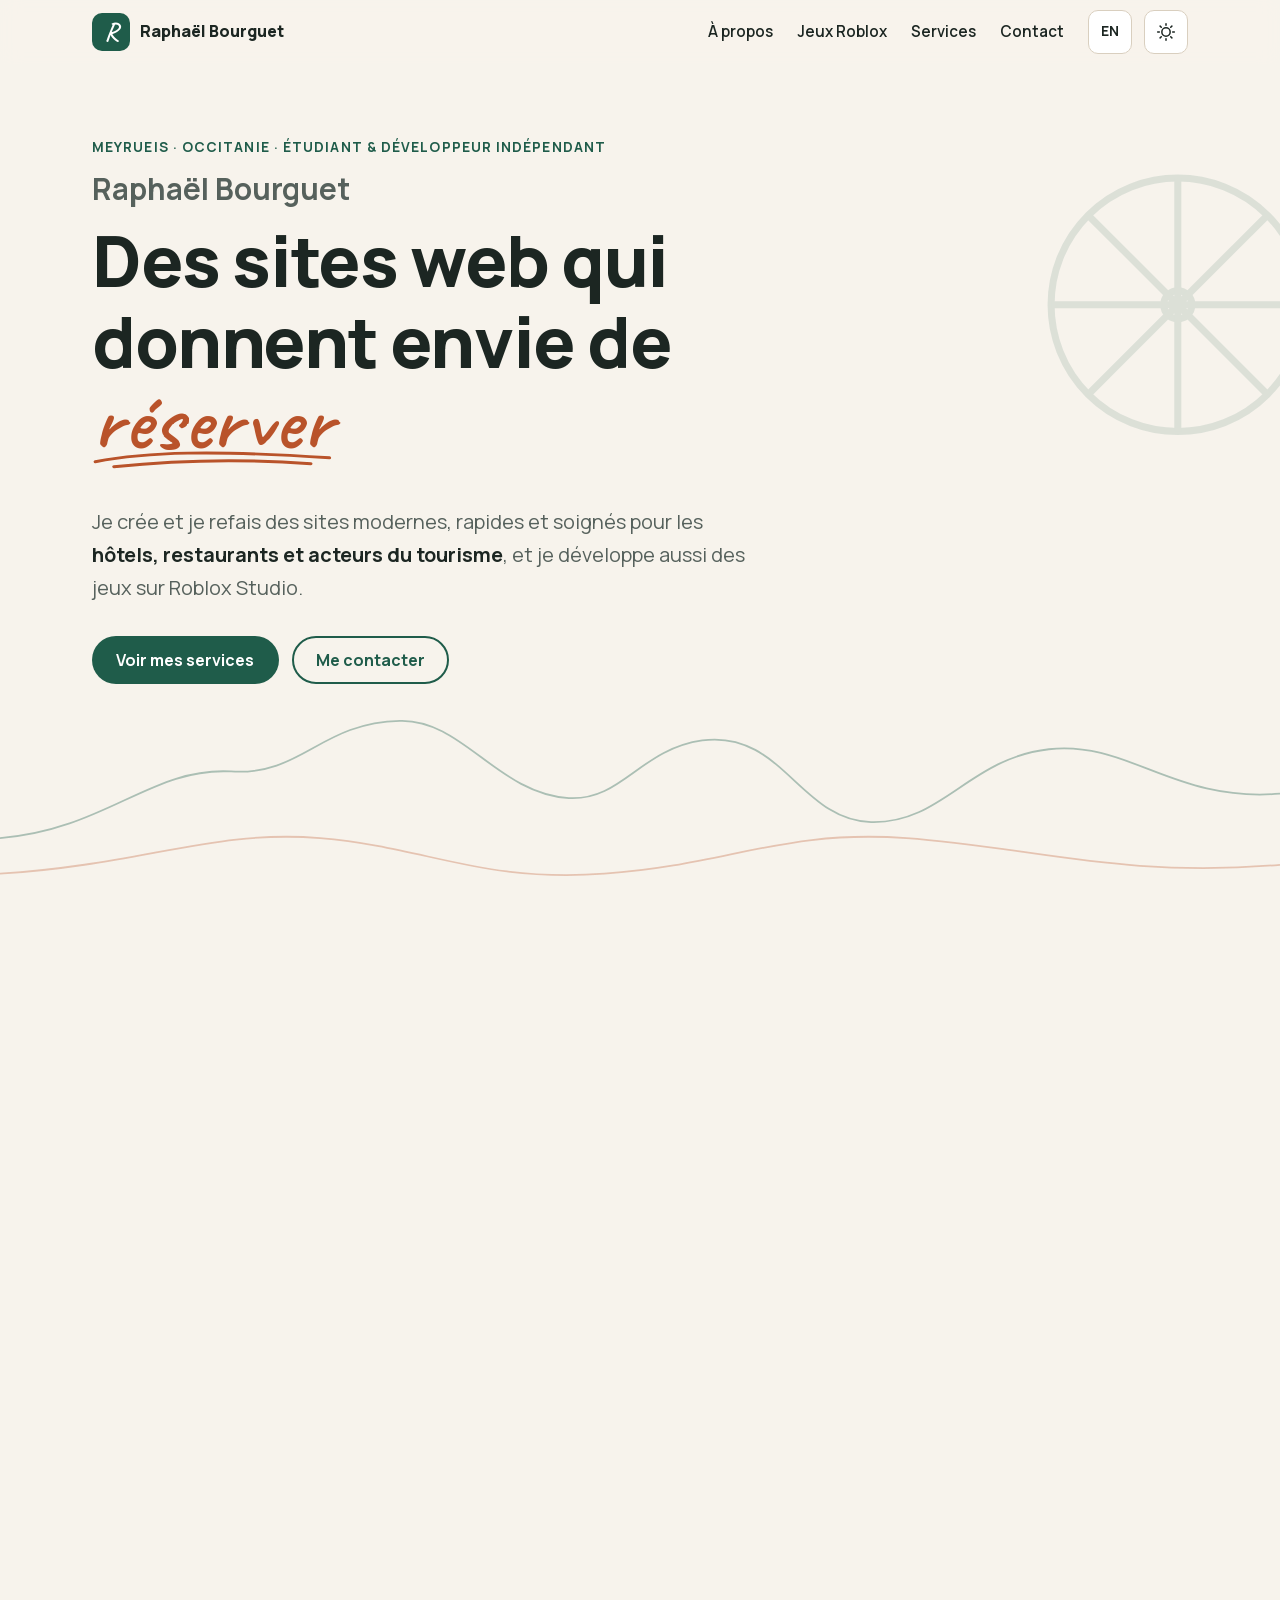
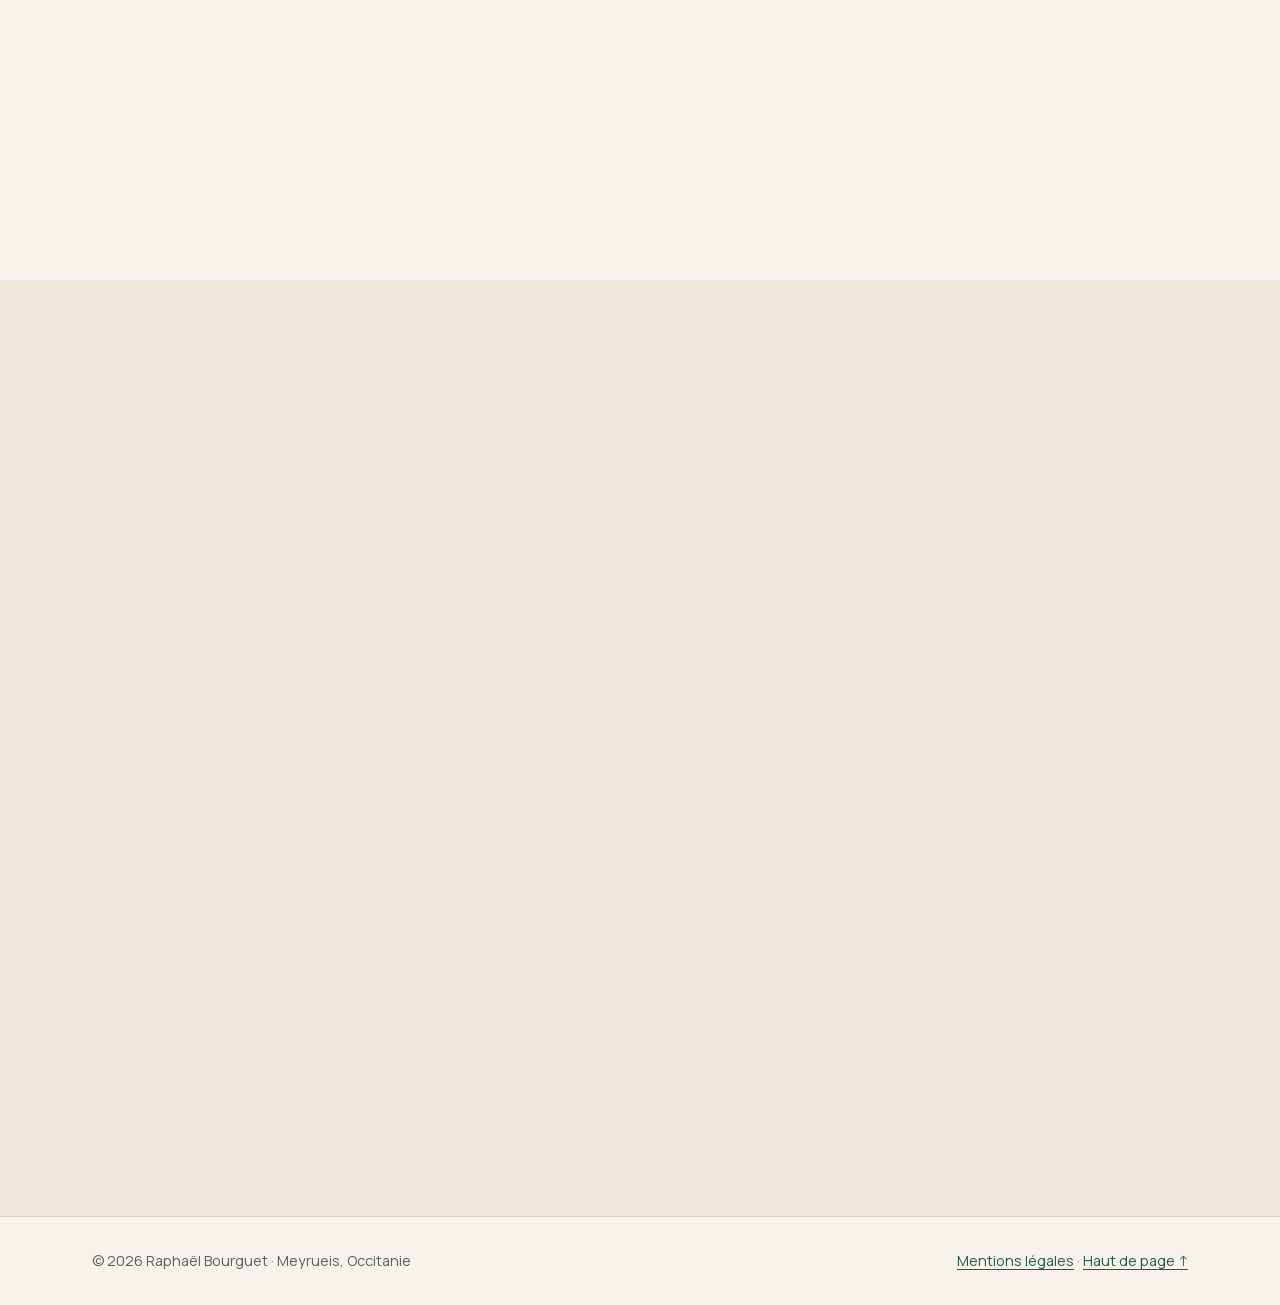
==== index.html @ 4f3bf6de "Portfolio Raphaël Bourguet : site statique initial Co-Authored-By: Claude <noreply@anthropic.com>" ====
<!doctype html>
<html lang="fr">
<head>
  <meta charset="utf-8">
  <meta name="viewport" content="width=device-width, initial-scale=1">
  <!-- Sécurité : politique de contenu stricte (doublée par l'en-tête HTTP dans _headers) -->
  <meta http-equiv="Content-Security-Policy" content="default-src 'self'; script-src 'self'; style-src 'self'; img-src 'self' data:; font-src 'self'; connect-src 'self' https://formspree.io; form-action 'self' https://formspree.io; base-uri 'self'; object-src 'none'; upgrade-insecure-requests">
  <meta name="referrer" content="strict-origin-when-cross-origin">

  <title>Raphaël Bourguet — Développeur web & jeux | Sites pour hôtels et restaurants</title>
  <meta name="description" content="Raphaël Bourguet, étudiant et développeur web & jeux indépendant à Meyrueis (Lozère, Occitanie). Création et refonte de sites modernes pour hôtels, restaurants et tourisme, jeux Roblox, contenus IA.">
  <meta name="author" content="Raphaël Bourguet">
  <meta name="theme-color" content="#1f5c4a">
  <!-- À REMPLACER : votre vrai nom de domaine (ici et dans sitemap.xml / robots.txt) -->
  <link rel="canonical" href="https://votre-domaine.fr/">
  <link rel="alternate" hreflang="fr" href="https://votre-domaine.fr/">
  <link rel="alternate" hreflang="en" href="https://votre-domaine.fr/en/">
  <link rel="alternate" hreflang="x-default" href="https://votre-domaine.fr/">

  <!-- Open Graph / réseaux sociaux -->
  <meta property="og:type" content="website">
  <meta property="og:locale" content="fr_FR">
  <meta property="og:site_name" content="Raphaël Bourguet">
  <meta property="og:title" content="Raphaël Bourguet — Développeur web & jeux">
  <meta property="og:description" content="Sites modernes pour hôtels, restaurants et tourisme, jeux Roblox et contenus IA. Basé à Meyrueis, Occitanie.">
  <meta property="og:url" content="https://votre-domaine.fr/">
  <meta property="og:image" content="https://votre-domaine.fr/assets/img/og-image.jpg">
  <meta property="og:image:width" content="1200">
  <meta property="og:image:height" content="630">
  <meta property="og:image:alt" content="Raphaël Bourguet, développeur web et jeux — portfolio">
  <meta name="twitter:card" content="summary_large_image">

  <link rel="icon" href="favicon.svg" type="image/svg+xml">
  <link rel="apple-touch-icon" href="assets/img/apple-touch-icon.png">
  <link rel="preload" href="assets/fonts/manrope-latin.woff2" as="font" type="font/woff2" crossorigin>
  <link rel="preload" href="assets/fonts/caveat-600-latin.woff2" as="font" type="font/woff2" crossorigin>
  <link rel="stylesheet" href="css/style.css">
  <script src="js/theme.js"></script>
  <script src="js/main.js" defer></script>

  <script type="application/ld+json">
  {
    "@context": "https://schema.org",
    "@type": "Person",
    "name": "Raphaël Bourguet",
    "jobTitle": "Développeur web et jeux indépendant",
    "url": "https://votre-domaine.fr/",
    "address": { "@type": "PostalAddress", "addressLocality": "Meyrueis", "addressRegion": "Occitanie", "addressCountry": "FR" },
    "knowsAbout": ["Création de sites web", "Refonte de sites", "UI moderne", "Roblox Studio", "Luau", "Images et vidéos IA", "SEO", "Sécurité web"],
    "sameAs": ["https://github.com/rapheafezf"]
  }
  </script>
</head>
<body>
  <a class="skip-link" href="#main">Aller au contenu</a>

  <header class="site-header" id="top">
    <div class="container header__inner">
      <a class="logo" href="#accueil" aria-label="Raphaël Bourguet — retour à l'accueil">
        <!-- À REMPLACER : votre logo (SVG conseillé) -->
        <span class="logo__mark" aria-hidden="true">R</span>
        <span class="logo__text">Raphaël Bourguet</span>
      </a>

      <button class="burger" type="button" aria-expanded="false" aria-controls="menu" aria-label="Ouvrir le menu">
        <span></span><span></span><span></span>
      </button>

      <nav class="nav" id="menu" aria-label="Navigation principale">
        <ul class="nav__list">
          <li><a href="#a-propos">À propos</a></li>
          <li><a href="#roblox">Jeux Roblox</a></li>
          <li><a href="#services">Services</a></li>
          <li><a href="#contact">Contact</a></li>
        </ul>
        <div class="nav__tools">
          <a class="lang" href="en/" hreflang="en" lang="en" aria-label="English version">EN</a>
          <button class="theme-toggle" type="button" aria-label="Basculer le thème clair / sombre">
            <svg viewBox="0 0 24 24" width="20" height="20" aria-hidden="true"><path class="i-sun" d="M12 4V2m0 20v-2m8-8h2M2 12h2m13.66-5.66 1.41-1.41M4.93 19.07l1.41-1.41m0-11.32L4.93 4.93m14.14 14.14-1.41-1.41M12 17a5 5 0 1 0 0-10 5 5 0 0 0 0 10Z" fill="none" stroke="currentColor" stroke-width="1.8" stroke-linecap="round"/><path class="i-moon" d="M20 14.5A8 8 0 0 1 9.5 4 8 8 0 1 0 20 14.5Z" fill="none" stroke="currentColor" stroke-width="1.8" stroke-linejoin="round"/></svg>
          </button>
        </div>
      </nav>
    </div>
  </header>

  <main id="main">
    <!-- ============ ACCUEIL ============ -->
    <section class="hero" id="accueil" aria-labelledby="hero-title">
      <svg class="hero__landscape" viewBox="0 0 1440 320" preserveAspectRatio="xMidYMax slice" aria-hidden="true" focusable="false">
        <!-- Silhouette inspirée des Causses et des Gorges du Tarn -->
        <path class="draw draw--slow" d="M0 250 C120 240 170 170 260 175 C340 180 360 120 450 118 C520 116 560 200 640 205 C700 208 720 150 790 140 C880 128 900 230 980 232 C1060 234 1090 160 1180 150 C1270 140 1320 210 1440 200"/>
        <path class="draw draw--slower" d="M0 290 C160 280 240 240 360 250 C480 260 540 300 680 290 C820 280 880 240 1020 250 C1160 260 1260 295 1440 280"/>
      </svg>

      <div class="container hero__inner">
        <p class="eyebrow reveal">Meyrueis · Occitanie · Étudiant & développeur indépendant</p>
        <h1 class="hero__title reveal" id="hero-title">
          <span class="hero__name">Raphaël Bourguet</span>
          Des sites web qui donnent envie de
          <span class="hand hand--accent">réserver
            <svg class="scribble" viewBox="0 0 220 24" preserveAspectRatio="none" aria-hidden="true" focusable="false"><path class="draw" d="M3 16 C50 6 110 4 217 12 M20 21 C80 14 140 13 200 18"/></svg>
          </span>
        </h1>
        <p class="hero__lead reveal">Je crée et je refais des sites modernes, rapides et soignés pour les <strong>hôtels, restaurants et acteurs du tourisme</strong>, et je développe aussi des jeux sur Roblox Studio.</p>
        <div class="hero__cta reveal">
          <a class="btn btn--primary" href="#services">Voir mes services</a>
          <a class="btn btn--ghost" href="#contact">Me contacter</a>
        </div>
      </div>

      <svg class="hero__wheel" viewBox="0 0 120 120" aria-hidden="true" focusable="false">
        <!-- Clin d'œil au vélo : une roue qui tourne doucement -->
        <circle cx="60" cy="60" r="54"/><circle cx="60" cy="60" r="6"/>
        <g class="spokes"><path d="M60 6v108M6 60h108M21.8 21.8l76.4 76.4M98.2 21.8 21.8 98.2"/></g>
      </svg>
    </section>

    <!-- ============ À PROPOS ============ -->
    <section class="section" id="a-propos" aria-labelledby="about-title">
      <div class="container about">
        <div class="about__media reveal">
          <!-- À REMPLACER : votre photo → <img src="assets/img/raphael.jpg" width="600" height="700" alt="Portrait de Raphaël Bourguet" loading="lazy"> -->
          <div class="photo-placeholder" role="img" aria-label="Emplacement pour la photo de Raphaël (à fournir)">
            <span class="photo-placeholder__initials" aria-hidden="true">RB</span>
            <span class="todo">Photo à fournir</span>
          </div>
        </div>
        <div class="about__text">
          <h2 class="section-title reveal" id="about-title"><span class="hand">À propos</span></h2>
          <p class="reveal">Je m'appelle Raphaël. Je suis étudiant et développeur web & jeux indépendant, basé à <strong>Meyrueis</strong>, entre Causses et Gorges du Tarn. Vivre dans une région touristique m'a donné une spécialité : les sites pour les <strong>hôtels, restaurants et acteurs du tourisme</strong>, pensés pour donner envie de venir et pour faciliter la prise de contact ou la réservation.</p>
          <p class="reveal">J'aime les interfaces modernes et rapides, le détail des animations, et je m'occupe aussi des bases du référencement (SEO) et de la sécurité.</p>
          <p class="reveal todo-block"><span class="todo">À compléter</span> Votre parcours : école / formation actuelle, depuis quand vous codez, ce qui vous a lancé…</p>

          <h3 class="subhead reveal">En dehors du code</h3>
          <ul class="passions reveal" aria-label="Passions">
            <li><svg viewBox="0 0 24 24" aria-hidden="true"><circle cx="6" cy="16" r="4"/><circle cx="18" cy="16" r="4"/><path d="M6 16l4-8h5l3 8M10 8 8 5h3m4 3-1-3h2"/></svg>Cyclisme & jeux de gestion cycliste</li>
            <li><svg viewBox="0 0 24 24" aria-hidden="true"><circle cx="12" cy="12" r="9"/><path d="m12 7 4 3-1.5 4.5h-5L8 10z"/></svg>Football</li>
            <li><svg viewBox="0 0 24 24" aria-hidden="true"><rect x="2" y="7" width="20" height="11" rx="4"/><path d="M7 11v3M5.5 12.5h3M16 12h.01M18 14h.01"/></svg>Jeux vidéo</li>
            <li><svg viewBox="0 0 24 24" aria-hidden="true"><rect x="3" y="5" width="18" height="12" rx="2"/><path d="m10 9 5 2-5 2zM8 21h8"/></svg>Streaming</li>
            <li><svg viewBox="0 0 24 24" aria-hidden="true"><path d="M8 17c-3 0-5-1-5-1l1.5-8S7 6 9 6l.5 1h5l.5-1c2 0 4.5 2 4.5 2L21 16s-2 1-5 1l-1-2H9z"/><circle cx="9.5" cy="12" r="1"/><circle cx="14.5" cy="12" r="1"/></svg>Communautés Discord</li>
          </ul>
        </div>
      </div>
    </section>

    <!-- ============ JEUX ROBLOX ============ -->
    <section class="section section--alt" id="roblox" aria-labelledby="roblox-title">
      <div class="container">
        <header class="section-head">
          <h2 class="section-title reveal" id="roblox-title"><span class="hand">Jeux Roblox</span></h2>
          <p class="section-intro reveal">Je crée des expériences sur Roblox Studio et je scripte le gameplay en Luau : mécaniques de jeu, interfaces, systèmes de progression.</p>
        </header>

        <div class="grid grid--games">
          <!-- À REMPLACER : pour chaque jeu → image (vignette du jeu), nom, description, lien roblox.com/games/… -->
          <article class="card card--game reveal">
            <figure class="card__media card__media--game" aria-hidden="true">
              <svg viewBox="0 0 160 100"><rect x="46" y="18" width="68" height="64" rx="6" transform="rotate(-12 80 50)"/><rect x="66" y="38" width="28" height="24" rx="3" transform="rotate(-12 80 50)"/></svg>
            </figure>
            <div class="card__body">
              <p class="todo">À compléter</p>
              <h3 class="card__title">Nom du jeu n°1</h3>
              <p>Genre, principe du jeu, ce que vous avez scripté (ex. : système de combat, boutique, sauvegarde).</p>
              <div class="card__links"><span class="btn btn--small btn--disabled" aria-disabled="true">Lien Roblox à ajouter</span></div>
            </div>
          </article>
          <article class="card card--game reveal">
            <figure class="card__media card__media--game" aria-hidden="true">
              <svg viewBox="0 0 160 100"><rect x="46" y="18" width="68" height="64" rx="6" transform="rotate(8 80 50)"/><rect x="66" y="38" width="28" height="24" rx="3" transform="rotate(8 80 50)"/></svg>
            </figure>
            <div class="card__body">
              <p class="todo">À compléter</p>
              <h3 class="card__title">Nom du jeu n°2</h3>
              <p>Genre, principe du jeu, ce que vous avez scripté.</p>
              <div class="card__links"><span class="btn btn--small btn--disabled" aria-disabled="true">Lien Roblox à ajouter</span></div>
            </div>
          </article>
          <article class="card card--game reveal">
            <figure class="card__media card__media--game" aria-hidden="true">
              <svg viewBox="0 0 160 100"><rect x="46" y="18" width="68" height="64" rx="6" transform="rotate(-4 80 50)"/><rect x="66" y="38" width="28" height="24" rx="3" transform="rotate(-4 80 50)"/></svg>
            </figure>
            <div class="card__body">
              <p class="todo">À compléter</p>
              <h3 class="card__title">Nom du jeu n°3</h3>
              <p>Genre, principe du jeu, ce que vous avez scripté.</p>
              <div class="card__links"><span class="btn btn--small btn--disabled" aria-disabled="true">Lien Roblox à ajouter</span></div>
            </div>
          </article>
        </div>
      </div>
    </section>

    <!-- ============ COMPÉTENCES & SERVICES ============ -->
    <section class="section" id="services" aria-labelledby="services-title">
      <div class="container">
        <header class="section-head">
          <h2 class="section-title reveal" id="services-title"><span class="hand">Compétences & services</span></h2>
          <p class="section-intro reveal">Ce que je peux faire pour vous, du site vitrine à la présence sur les réseaux.</p>
        </header>

        <ul class="grid grid--services">
          <li class="service reveal">
            <svg class="service__icon" viewBox="0 0 48 48" aria-hidden="true"><rect class="draw" x="5" y="9" width="38" height="30" rx="4"/><path class="draw" d="M5 17h38M11 13h.01M15 13h.01M13 25h12M13 31h20"/></svg>
            <h3>Création de sites web</h3>
            <p>Sites vitrines modernes, rapides et adaptés au mobile, spécialement pour les hôtels, restaurants et le tourisme.</p>
          </li>
          <li class="service reveal">
            <svg class="service__icon" viewBox="0 0 48 48" aria-hidden="true"><path class="draw" d="M38 16a15 15 0 1 0 2 12M38 6v10H28"/></svg>
            <h3>Refonte de sites</h3>
            <p>Moderniser un site existant : design actuel, meilleure lisibilité, chargement plus rapide et contenus mis en valeur.</p>
          </li>
          <li class="service reveal">
            <svg class="service__icon" viewBox="0 0 48 48" aria-hidden="true"><path class="draw" d="M8 40V20M8 12V8M24 40V30M24 22V8M40 40V24M40 16V8M4 16h8M20 26h8M36 20h8"/></svg>
            <h3>UI moderne</h3>
            <p>Interfaces claires et soignées, animations légères, thème clair / sombre et attention à l'accessibilité.</p>
          </li>
          <li class="service reveal">
            <svg class="service__icon" viewBox="0 0 48 48" aria-hidden="true"><rect class="draw" x="10" y="10" width="28" height="28" rx="3" transform="rotate(-10 24 24)"/><path class="draw" d="m19 21-4 3 4 3m10-6 4 3-4 3"/></svg>
            <h3>Roblox Studio & scripting</h3>
            <p>Création d'expériences Roblox et scripts de gameplay en Luau.</p>
          </li>
          <li class="service reveal">
            <svg class="service__icon" viewBox="0 0 48 48" aria-hidden="true"><rect class="draw" x="6" y="10" width="36" height="28" rx="4"/><path class="draw" d="m6 32 10-10 8 8 6-6 12 12M33 18h.01"/></svg>
            <h3>Images & vidéos IA</h3>
            <p>Génération de visuels et de vidéos par IA, rédaction de prompts efficaces.</p>
          </li>
          <li class="service reveal">
            <svg class="service__icon" viewBox="0 0 48 48" aria-hidden="true"><rect class="draw" x="14" y="4" width="20" height="40" rx="4"/><path class="draw" d="m21 18 8 5-8 5z"/></svg>
            <h3>Contenus réseaux sociaux</h3>
            <p>Création de contenus courts pour TikTok, Instagram et les communautés Discord.</p>
          </li>
          <li class="service reveal">
            <svg class="service__icon" viewBox="0 0 48 48" aria-hidden="true"><circle class="draw" cx="21" cy="21" r="13"/><path class="draw" d="m31 31 11 11M15 24l4-4 3 3 5-6"/></svg>
            <h3>SEO de base</h3>
            <p>Titres, descriptions, balisage, performance et fichiers utiles aux moteurs de recherche.</p>
          </li>
          <li class="service reveal">
            <svg class="service__icon" viewBox="0 0 48 48" aria-hidden="true"><path class="draw" d="M24 4 8 10v12c0 10 7 18 16 22 9-4 16-12 16-22V10z"/><path class="draw" d="m17 24 5 5 9-10"/></svg>
            <h3>Sécurité web de base</h3>
            <p>HTTPS, en-têtes de sécurité, formulaires protégés contre le spam et bonnes pratiques.</p>
          </li>
        </ul>
      </div>
    </section>

    <!-- ============ CONTACT ============ -->
    <section class="section section--alt" id="contact" aria-labelledby="contact-title">
      <div class="container contact">
        <div class="contact__intro">
          <h2 class="section-title reveal" id="contact-title"><span class="hand">Contact</span></h2>
          <p class="reveal">Un projet de site pour votre hôtel, votre restaurant ou votre activité touristique ? Une question sur un jeu ? Écrivez-moi, je vous réponds rapidement.</p>

          <ul class="contact__list reveal">
            <li>
              <span class="contact__label">E-mail</span>
              <!-- À REMPLACER : votre adresse e-mail (ici et dans js/main.js → CONTACT_EMAIL) -->
              <a href="mailto:contact@votre-domaine.fr">contact@votre-domaine.fr</a> <span class="todo">à remplacer</span>
            </li>
            <li>
              <span class="contact__label">Localisation</span>
              Meyrueis, Lozère — Occitanie
            </li>
          </ul>

          <ul class="socials reveal" aria-label="Réseaux sociaux">
            <!-- À REMPLACER : remplacez chaque href="#" par votre vrai lien et retirez la classe is-todo -->
            <li><a class="social is-todo" href="#" aria-label="TikTok (lien à ajouter)"><svg viewBox="0 0 24 24" aria-hidden="true"><path d="M14 3v11.5a3.5 3.5 0 1 1-3.5-3.5M14 3c.5 2.5 2.5 4.5 5 5"/></svg>TikTok</a></li>
            <li><a class="social is-todo" href="#" aria-label="Discord (lien à ajouter)"><svg viewBox="0 0 24 24" aria-hidden="true"><path d="M8 17c-3 0-5-1-5-1l1.5-8S7 6 9 6l.5 1h5l.5-1c2 0 4.5 2 4.5 2L21 16s-2 1-5 1l-1-2H9z"/><circle cx="9.5" cy="12" r="1"/><circle cx="14.5" cy="12" r="1"/></svg>Discord</a></li>
            <li><a class="social is-todo" href="#" aria-label="Chaîne de streaming (lien à ajouter)"><svg viewBox="0 0 24 24" aria-hidden="true"><rect x="3" y="5" width="18" height="12" rx="2"/><path d="m10 9 5 2-5 2zM8 21h8"/></svg>Stream</a></li>
            <li><a class="social is-todo" href="#" aria-label="Roblox (lien à ajouter)"><svg viewBox="0 0 24 24" aria-hidden="true"><rect x="5" y="5" width="14" height="14" rx="2" transform="rotate(-12 12 12)"/><rect x="10" y="10" width="4" height="4" transform="rotate(-12 12 12)"/></svg>Roblox</a></li>
            <li><a class="social" href="https://github.com/rapheafezf" target="_blank" rel="noopener noreferrer"><svg viewBox="0 0 24 24" aria-hidden="true"><path d="M9 19c-4 1.5-4-2-6-2.5M15 21v-3.5c0-1 .1-1.4-.5-2 2.8-.3 5.5-1.4 5.5-6a4.6 4.6 0 0 0-1.3-3.2 4.2 4.2 0 0 0-.1-3.2s-1.1-.3-3.5 1.3a12 12 0 0 0-6.2 0C6.5 2.8 5.4 3.1 5.4 3.1a4.2 4.2 0 0 0-.1 3.2A4.6 4.6 0 0 0 4 9.5c0 4.6 2.7 5.7 5.5 6-.6.6-.6 1.2-.5 2V21"/></svg>GitHub<span class="sr-only"> (nouvel onglet)</span></a></li>
          </ul>
        </div>

        <!-- Formulaire : Netlify Forms par défaut (voir README pour Formspree) -->
        <form class="form reveal" name="contact" method="POST" action="/" data-netlify="true" netlify-honeypot="site_web" novalidate>
          <input type="hidden" name="form-name" value="contact">
          <input type="hidden" name="_ts" value="">

          <!-- Anti-spam : champ piège invisible pour les humains -->
          <p class="hp" aria-hidden="true">
            <label>Ne pas remplir : <input type="text" name="site_web" tabindex="-1" autocomplete="off"></label>
          </p>

          <div class="field">
            <label for="f-nom">Nom <span aria-hidden="true">*</span></label>
            <input id="f-nom" name="nom" type="text" autocomplete="name" required maxlength="80" aria-describedby="e-nom">
            <p class="field__error" id="e-nom" aria-live="polite"></p>
          </div>
          <div class="field">
            <label for="f-email">E-mail <span aria-hidden="true">*</span></label>
            <input id="f-email" name="email" type="email" autocomplete="email" required maxlength="120" aria-describedby="e-email">
            <p class="field__error" id="e-email" aria-live="polite"></p>
          </div>
          <div class="field">
            <label for="f-sujet">Sujet</label>
            <select id="f-sujet" name="sujet">
              <option>Création de site</option>
              <option>Refonte de site</option>
              <option>Jeu Roblox</option>
              <option>Contenus IA / réseaux sociaux</option>
              <option>Autre</option>
            </select>
          </div>
          <div class="field">
            <label for="f-message">Message <span aria-hidden="true">*</span></label>
            <textarea id="f-message" name="message" rows="5" required minlength="10" maxlength="3000" aria-describedby="e-message"></textarea>
            <p class="field__error" id="e-message" aria-live="polite"></p>
          </div>
          <div class="field field--check">
            <input id="f-rgpd" name="rgpd" type="checkbox" required aria-describedby="e-rgpd">
            <label for="f-rgpd">J'accepte que mes informations soient utilisées uniquement pour me répondre. <a href="mentions-legales.html#donnees">En savoir plus</a></label>
            <p class="field__error" id="e-rgpd" aria-live="polite"></p>
          </div>
          <button class="btn btn--primary btn--block" type="submit">Envoyer le message</button>
          <p class="form__status" role="status" aria-live="polite"></p>
        </form>
      </div>
    </section>
  </main>

  <footer class="site-footer">
    <div class="container footer__inner">
      <p>© <span data-year>2026</span> Raphaël Bourguet · Meyrueis, Occitanie</p>
      <p><a href="mentions-legales.html">Mentions légales</a> · <a href="#top">Haut de page ↑</a></p>
    </div>
  </footer>
</body>
</html>
---- css/style.css ----
/* =========================================================
   Portfolio Raphaël Bourguet — feuille de style principale
   Palette « Causses » : vert forêt, calcaire, terre cuite
   ========================================================= */

@font-face { font-family: "Caveat"; src: url("../assets/fonts/caveat-600-latin.woff2") format("woff2"); font-weight: 600; font-display: swap; }
@font-face { font-family: "Manrope"; src: url("../assets/fonts/manrope-latin.woff2") format("woff2"); font-weight: 400 800; font-display: swap; }

:root {
  --bg: #f7f3ec;
  --bg-alt: #efe8dc;
  --surface: #ffffff;
  --text: #1c2622;
  --muted: #56615c;
  --primary: #1f5c4a;
  --primary-ink: #ffffff;
  --accent: #b9532a;
  --line: #d9cfbf;
  --todo-bg: #fff2c6;
  --todo-text: #6b4e00;
  --shadow: 0 1px 2px rgb(28 38 34 / .06), 0 8px 24px rgb(28 38 34 / .08);

  --font-body: "Manrope", system-ui, -apple-system, "Segoe UI", Roboto, sans-serif;
  --font-hand: "Caveat", "Segoe Print", cursive;
  --radius: 14px;
  --container: 1160px;
  --gutter: clamp(16px, 4vw, 32px);
  --header-h: 64px;
  color-scheme: light;
}

@media (prefers-color-scheme: dark) {
  :root:not([data-theme="light"]) {
    --bg: #111916; --bg-alt: #16211d; --surface: #1b2723; --text: #e9efe9; --muted: #a3b2aa;
    --primary: #6fc7a5; --primary-ink: #0d1a15; --accent: #f0935f; --line: #2c3b35;
    --todo-bg: #3d3212; --todo-text: #ffe08a; --shadow: 0 1px 2px rgb(0 0 0 / .3), 0 8px 24px rgb(0 0 0 / .3);
    color-scheme: dark;
  }
}
:root[data-theme="dark"] {
  --bg: #111916; --bg-alt: #16211d; --surface: #1b2723; --text: #e9efe9; --muted: #a3b2aa;
  --primary: #6fc7a5; --primary-ink: #0d1a15; --accent: #f0935f; --line: #2c3b35;
  --todo-bg: #3d3212; --todo-text: #ffe08a; --shadow: 0 1px 2px rgb(0 0 0 / .3), 0 8px 24px rgb(0 0 0 / .3);
  color-scheme: dark;
}

/* ---------- Base ---------- */
*, *::before, *::after { box-sizing: border-box; }
html { scroll-behavior: smooth; scroll-padding-top: calc(var(--header-h) + 12px); -webkit-text-size-adjust: 100%; }
body {
  margin: 0; background: var(--bg); color: var(--text);
  font: 400 1rem/1.65 var(--font-body); overflow-x: hidden;
  -webkit-font-smoothing: antialiased;
}
img, svg { display: block; max-width: 100%; }
img { height: auto; }
a { color: var(--primary); text-underline-offset: 3px; }
a:hover { color: var(--accent); }
h1, h2, h3 { line-height: 1.15; margin: 0 0 .6em; }
p { margin: 0 0 1em; }
ul { padding: 0; margin: 0; list-style: none; }
code { font-size: .9em; background: var(--bg-alt); padding: .1em .35em; border-radius: 4px; }
:focus-visible { outline: 3px solid var(--accent); outline-offset: 3px; border-radius: 4px; }
::selection { background: var(--primary); color: var(--primary-ink); }

.container { width: 100%; max-width: var(--container); margin: 0 auto; padding: 0 var(--gutter); }
.sr-only { position: absolute !important; width: 1px; height: 1px; overflow: hidden; clip: rect(0 0 0 0); white-space: nowrap; }
.skip-link { position: absolute; left: 12px; top: -60px; z-index: 100; background: var(--primary); color: var(--primary-ink); padding: .6em 1em; border-radius: 8px; }
.skip-link:focus { top: 12px; }

/* Police manuscrite : réservée à quelques titres */
.hand { font-family: var(--font-hand); font-weight: 600; letter-spacing: .01em; }
.hand--accent { color: var(--accent); position: relative; display: inline-block; white-space: nowrap; }

/* Marqueurs de contenu à remplacer */
.todo {
  display: inline-block; font-size: .75rem; font-weight: 700; letter-spacing: .04em; text-transform: uppercase;
  background: var(--todo-bg); color: var(--todo-text); padding: .15em .55em; border-radius: 6px; margin: 0 0 .4em;
}
.todo-block { border-left: 3px dashed var(--todo-text); padding-left: .8em; color: var(--muted); }

/* ---------- Boutons ---------- */
.btn {
  display: inline-flex; align-items: center; justify-content: center; gap: .5em;
  min-height: 48px; padding: .75em 1.4em; border-radius: 999px; border: 2px solid transparent;
  font: 700 1rem/1 var(--font-body); text-decoration: none; cursor: pointer;
  transition: transform .2s ease, background-color .2s ease, color .2s ease, border-color .2s ease;
}
.btn--primary { background: var(--primary); color: var(--primary-ink); }
.btn--primary:hover { background: var(--accent); color: #fff; transform: translateY(-2px); }
.btn--ghost { border-color: var(--primary); color: var(--primary); background: var(--bg); }
.btn--ghost:hover { border-color: var(--accent); color: var(--accent); transform: translateY(-2px); }
.btn--small { min-height: 40px; padding: .55em 1.1em; font-size: .9rem; }
.btn--block { width: 100%; }
.btn--disabled { border: 2px dashed var(--line); color: var(--muted); cursor: not-allowed; }

/* ---------- En-tête ---------- */
.site-header {
  position: sticky; top: 0; z-index: 50; height: var(--header-h);
  background: color-mix(in srgb, var(--bg) 88%, transparent);
  backdrop-filter: saturate(1.4) blur(10px); -webkit-backdrop-filter: saturate(1.4) blur(10px);
  border-bottom: 1px solid transparent; transition: border-color .3s ease;
}
.site-header.is-scrolled { border-bottom-color: var(--line); }
.header__inner { height: 100%; display: flex; align-items: center; justify-content: space-between; gap: 1rem; }
.logo { display: flex; align-items: center; gap: .6rem; text-decoration: none; color: var(--text); font-weight: 800; }
.logo__mark {
  display: grid; place-items: center; width: 38px; height: 38px; border-radius: 10px;
  background: var(--primary); color: var(--primary-ink); font: 600 1.6rem/1 var(--font-hand);
}
.logo:hover { color: var(--text); }

.burger { display: grid; gap: 5px; width: 44px; height: 44px; place-content: center; background: none; border: 0; cursor: pointer; color: var(--text); }
.burger span { display: block; width: 24px; height: 2px; background: currentColor; border-radius: 2px; transition: transform .3s ease, opacity .3s ease; }
.burger[aria-expanded="true"] span:nth-child(1) { transform: translateY(7px) rotate(45deg); }
.burger[aria-expanded="true"] span:nth-child(2) { opacity: 0; }
.burger[aria-expanded="true"] span:nth-child(3) { transform: translateY(-7px) rotate(-45deg); }

.nav {
  position: fixed; inset: var(--header-h) 0 auto 0; background: var(--bg); border-bottom: 1px solid var(--line);
  padding: 1rem var(--gutter) 1.5rem; display: flex; flex-direction: column; gap: 1rem;
  transform: translateY(-8px); opacity: 0; visibility: hidden; transition: opacity .25s ease, transform .25s ease, visibility .25s;
}
.nav.is-open { transform: none; opacity: 1; visibility: visible; }
.nav__list a { display: block; padding: .7rem 0; color: var(--text); text-decoration: none; font-weight: 600; font-size: 1.1rem; }
.nav__list a:hover, .nav__list a[aria-current="true"] { color: var(--accent); }
.nav__tools { display: flex; align-items: center; gap: .75rem; }
.lang, .theme-toggle {
  display: grid; place-items: center; min-width: 44px; height: 44px; padding: 0 .6rem; border-radius: 10px;
  border: 1px solid var(--line); background: var(--surface); color: var(--text); font-weight: 700; font-size: .85rem; text-decoration: none; cursor: pointer;
}
.theme-toggle .i-moon { display: none; }
:root[data-theme="dark"] .theme-toggle .i-sun { display: none; }
:root[data-theme="dark"] .theme-toggle .i-moon { display: block; }
@media (prefers-color-scheme: dark) {
  :root:not([data-theme="light"]) .theme-toggle .i-sun { display: none; }
  :root:not([data-theme="light"]) .theme-toggle .i-moon { display: block; }
}

@media (min-width: 900px) {
  .burger { display: none; }
  .nav { position: static; flex-direction: row; align-items: center; gap: 1.5rem; padding: 0; background: none; border: 0; transform: none; opacity: 1; visibility: visible; }
  .nav__list { display: flex; gap: 1.5rem; }
  .nav__list a { padding: .4rem 0; font-size: .95rem; position: relative; }
  .nav__list a::after { content: ""; position: absolute; left: 0; right: 0; bottom: 0; height: 2px; background: var(--accent); transform: scaleX(0); transform-origin: left; transition: transform .25s ease; }
  .nav__list a:hover::after, .nav__list a[aria-current="true"]::after { transform: scaleX(1); }
}

/* ---------- Accueil ---------- */
.hero { position: relative; min-height: calc(100svh - var(--header-h)); display: flex; align-items: center; padding: 3rem 0 clamp(8rem, 22vh, 12rem); overflow: hidden; isolation: isolate; }
.hero__inner { position: relative; z-index: 1; }
.eyebrow { font-size: .85rem; font-weight: 700; letter-spacing: .08em; text-transform: uppercase; color: var(--primary); }
.hero__title { font-size: clamp(2.1rem, 6.4vw, 4.4rem); font-weight: 800; letter-spacing: -.02em; max-width: 16ch; }
.hero__name { display: block; font-size: .42em; font-weight: 700; letter-spacing: 0; color: var(--muted); margin-bottom: .5em; }
.hero__title .hand { font-size: 1.2em; line-height: .9; }
.scribble { position: absolute; left: 0; right: 0; bottom: -.12em; width: 100%; height: .28em; overflow: visible; }
.scribble path { fill: none; stroke: var(--accent); stroke-width: 3; stroke-linecap: round; }
.hero__lead { font-size: clamp(1.05rem, 2.2vw, 1.25rem); color: var(--muted); max-width: 56ch; }
.hero__lead strong { color: var(--text); }
.hero__cta { display: flex; flex-wrap: wrap; gap: .8rem; margin-top: 2rem; }

.hero__landscape { position: absolute; left: 0; right: 0; bottom: 0; width: 100%; height: min(26%, 220px); z-index: -1; }
.hero__landscape path { fill: none; stroke: var(--primary); stroke-width: 2; opacity: .35; }
.hero__landscape path + path { stroke: var(--accent); opacity: .3; }
.hero__wheel { position: absolute; right: clamp(-60px, -3vw, 0px); top: 12%; width: clamp(140px, 22vw, 300px); z-index: -1; opacity: .12; }
.hero__wheel circle, .hero__wheel path { fill: none; stroke: var(--primary); stroke-width: 3; }
.hero__wheel .spokes { transform-origin: 60px 60px; animation: spin 30s linear infinite; }
@keyframes spin { to { transform: rotate(360deg); } }

/* ---------- Sections ---------- */
.section { padding: clamp(4rem, 9vw, 7rem) 0; }
.section--alt { background: var(--bg-alt); }
.section-head { max-width: 680px; margin-bottom: 2.5rem; }
.section-title { font-size: clamp(2.4rem, 6vw, 3.6rem); color: var(--primary); font-weight: 600; }
.section-intro { color: var(--muted); font-size: 1.08rem; }
.subhead { font-size: 1.1rem; margin-top: 1.8rem; }

/* À propos */
.about { display: grid; gap: 2.5rem; align-items: center; }
.photo-placeholder {
  aspect-ratio: 6 / 7; max-width: 420px; margin: 0 auto; border-radius: 24px; border: 2px dashed var(--line);
  background: linear-gradient(160deg, var(--bg-alt), var(--surface)); display: grid; place-content: center; justify-items: center; gap: .8rem;
}
.photo-placeholder__initials { font: 600 5rem/1 var(--font-hand); color: var(--primary); }
.passions { display: flex; flex-wrap: wrap; gap: .6rem; }
.passions li { display: inline-flex; align-items: center; gap: .5rem; padding: .5rem .9rem; border-radius: 999px; background: var(--surface); border: 1px solid var(--line); font-size: .92rem; font-weight: 600; }
.passions svg, .social svg { width: 20px; height: 20px; fill: none; stroke: var(--accent); stroke-width: 1.8; stroke-linecap: round; stroke-linejoin: round; flex: none; }
@media (min-width: 820px) { .about { grid-template-columns: 5fr 7fr; gap: 4rem; } }

/* Grilles */
.grid { display: grid; gap: 1.5rem; }
@media (min-width: 640px) { .grid--projects, .grid--games, .grid--services { grid-template-columns: repeat(2, 1fr); } }
@media (min-width: 1000px) { .grid--projects, .grid--games { grid-template-columns: repeat(3, 1fr); } .grid--services { grid-template-columns: repeat(4, 1fr); } }

/* Cartes */
.card { display: flex; flex-direction: column; background: var(--surface); border: 1px solid var(--line); border-radius: var(--radius); overflow: hidden; box-shadow: var(--shadow); transition: transform .3s ease, box-shadow .3s ease; }
.card:hover { transform: translateY(-4px); }
.card__media { position: relative; margin: 0; aspect-ratio: 16 / 10; overflow: hidden; background: var(--bg-alt); border-bottom: 1px solid var(--line); }
.card__media img, .card__media svg { width: 100%; height: 100%; object-fit: cover; object-position: top; transition: transform .6s ease; }
.card:hover .card__media img { transform: scale(1.04); }
.todo--over { position: absolute; top: 10px; left: 10px; margin: 0; }
.card__body { display: flex; flex-direction: column; flex: 1; padding: 1.3rem 1.3rem 1.4rem; }
.card__body > p:not(.badge):not(.todo) { color: var(--muted); font-size: .96rem; }
.card__title { font-size: 1.2rem; }
.card__links { display: flex; flex-wrap: wrap; gap: .6rem; margin-top: auto; padding-top: .6rem; }
.badge { align-self: flex-start; font-size: .75rem; font-weight: 700; text-transform: uppercase; letter-spacing: .05em; color: var(--muted); border: 1px solid var(--line); border-radius: 999px; padding: .2em .7em; margin-bottom: .8rem; }
.badge--live { color: var(--primary); border-color: currentColor; }
.badge--live::before { content: ""; display: inline-block; width: 7px; height: 7px; border-radius: 50%; background: currentColor; margin-right: .4em; vertical-align: .08em; }
.tags { display: flex; flex-wrap: wrap; gap: .4rem; margin-bottom: 1rem; }
.tags li { font-size: .8rem; font-weight: 600; padding: .2em .6em; border-radius: 6px; background: var(--bg-alt); color: var(--text); }
.card--empty { border-style: dashed; box-shadow: none; background: transparent; justify-content: center; min-height: 220px; }
.card--empty:hover { transform: none; }
.card__media--game { display: grid; place-items: center; background: linear-gradient(135deg, var(--primary), color-mix(in srgb, var(--primary) 50%, var(--accent))); }
.card__media--game svg { width: 55%; height: auto; }
.card__media--game rect { fill: none; stroke: #fff; stroke-width: 3; opacity: .85; }

/* Services */
.service { background: var(--surface); border: 1px solid var(--line); border-radius: var(--radius); padding: 1.5rem; }
.service h3 { font-size: 1.08rem; }
.service p { color: var(--muted); font-size: .95rem; margin: 0; }
.service__icon { width: 48px; height: 48px; margin-bottom: 1rem; }
.service__icon .draw { fill: none; stroke: var(--accent); stroke-width: 2.2; stroke-linecap: round; stroke-linejoin: round; }

/* Contact */
.contact { display: grid; gap: 3rem; }
@media (min-width: 900px) { .contact { grid-template-columns: 5fr 6fr; gap: 4rem; } }
.contact__list { display: grid; gap: 1rem; margin: 1.5rem 0; }
.contact__label { display: block; font-size: .78rem; font-weight: 700; text-transform: uppercase; letter-spacing: .06em; color: var(--muted); }
.contact__list a { font-weight: 700; word-break: break-word; }
.socials { display: flex; flex-wrap: wrap; gap: .6rem; }
.social { display: inline-flex; align-items: center; gap: .5rem; min-height: 44px; padding: .5rem 1rem; border: 1px solid var(--line); border-radius: 999px; background: var(--surface); color: var(--text); text-decoration: none; font-weight: 600; font-size: .92rem; }
.social:hover { border-color: var(--accent); color: var(--accent); }
.social.is-todo { border-style: dashed; color: var(--muted); }

.form { background: var(--surface); border: 1px solid var(--line); border-radius: 20px; padding: clamp(1.25rem, 4vw, 2rem); box-shadow: var(--shadow); display: grid; gap: 1rem; }
.field { display: grid; gap: .35rem; }
.field label { font-weight: 700; font-size: .92rem; }
.field input, .field select, .field textarea {
  width: 100%; font: inherit; font-size: 1rem; color: var(--text); background: var(--bg); border: 1.5px solid var(--line); border-radius: 10px; padding: .75rem .9rem; min-height: 48px;
}
.field textarea { resize: vertical; min-height: 130px; }
.field input:focus-visible, .field select:focus-visible, .field textarea:focus-visible { outline: 3px solid color-mix(in srgb, var(--primary) 45%, transparent); outline-offset: 0; border-color: var(--primary); }
.field [aria-invalid="true"] { border-color: #c0392b; }
.field__error { color: #c0392b; font-size: .85rem; font-weight: 600; margin: 0; min-height: 0; }
:root[data-theme="dark"] .field__error, :root[data-theme="dark"] .field [aria-invalid="true"] { color: #ff8a7a; border-color: #ff8a7a; }
@media (prefers-color-scheme: dark) { :root:not([data-theme="light"]) .field__error { color: #ff8a7a; } :root:not([data-theme="light"]) .field [aria-invalid="true"] { border-color: #ff8a7a; } }
.field--check { grid-template-columns: auto 1fr; align-items: start; column-gap: .7rem; }
.field--check input { width: 22px; height: 22px; min-height: 0; margin: .15rem 0 0; accent-color: var(--primary); }
.field--check label { font-weight: 400; font-size: .9rem; color: var(--muted); }
.field--check .field__error { grid-column: 1 / -1; }
.hp { position: absolute; left: -10000px; width: 1px; height: 1px; overflow: hidden; }
.form__status { margin: 0; font-weight: 700; }
.form__status.is-ok { color: var(--primary); }
.form__status.is-error { color: #c0392b; }
.form.is-sending button[type="submit"] { opacity: .7; pointer-events: none; }

/* Pied de page */
.site-footer { border-top: 1px solid var(--line); padding: 2rem 0; font-size: .9rem; color: var(--muted); }
.footer__inner { display: flex; flex-wrap: wrap; gap: .5rem 2rem; justify-content: space-between; }
.footer__inner p { margin: 0; }

/* Pages secondaires (mentions, 404, en) */
.page { padding: clamp(3rem, 8vw, 6rem) 0; max-width: 760px; }
.page h1 { font-size: clamp(2.4rem, 6vw, 3.4rem); color: var(--primary); }
.page h2 { font-size: 1.3rem; margin-top: 2rem; }

/* ---------- Animations (activées seulement si JS + pas de réduction) ---------- */
.js .reveal { opacity: 0; transform: translateY(18px); transition: opacity .7s ease, transform .7s cubic-bezier(.2,.7,.2,1); }
.js .reveal.is-visible { opacity: 1; transform: none; }
.js .draw { stroke-dasharray: var(--len, 1000); stroke-dashoffset: var(--len, 1000); }
.js .is-drawn .draw, .js .draw.is-drawn { stroke-dashoffset: 0; transition: stroke-dashoffset 1.4s cubic-bezier(.6,.1,.2,1); }
.js .is-drawn .draw--slow { transition-duration: 2.6s; }
.js .is-drawn .draw--slower { transition-duration: 3.4s; transition-delay: .3s; }
.js .scribble .draw { transition-delay: .6s; }

@media (prefers-reduced-motion: reduce) {
  html { scroll-behavior: auto; }
  *, *::before, *::after { animation: none !important; transition: none !important; }
  .js .reveal { opacity: 1; transform: none; }
  .js .draw { stroke-dasharray: none; stroke-dashoffset: 0; }
  .card:hover, .btn:hover { transform: none; }
  .card:hover .card__media img { transform: none; }
}

@media print {
  .site-header, .hero__landscape, .hero__wheel, .form, .skip-link { display: none; }
  body { background: #fff; color: #000; }
}

p.todo { width: fit-content; }
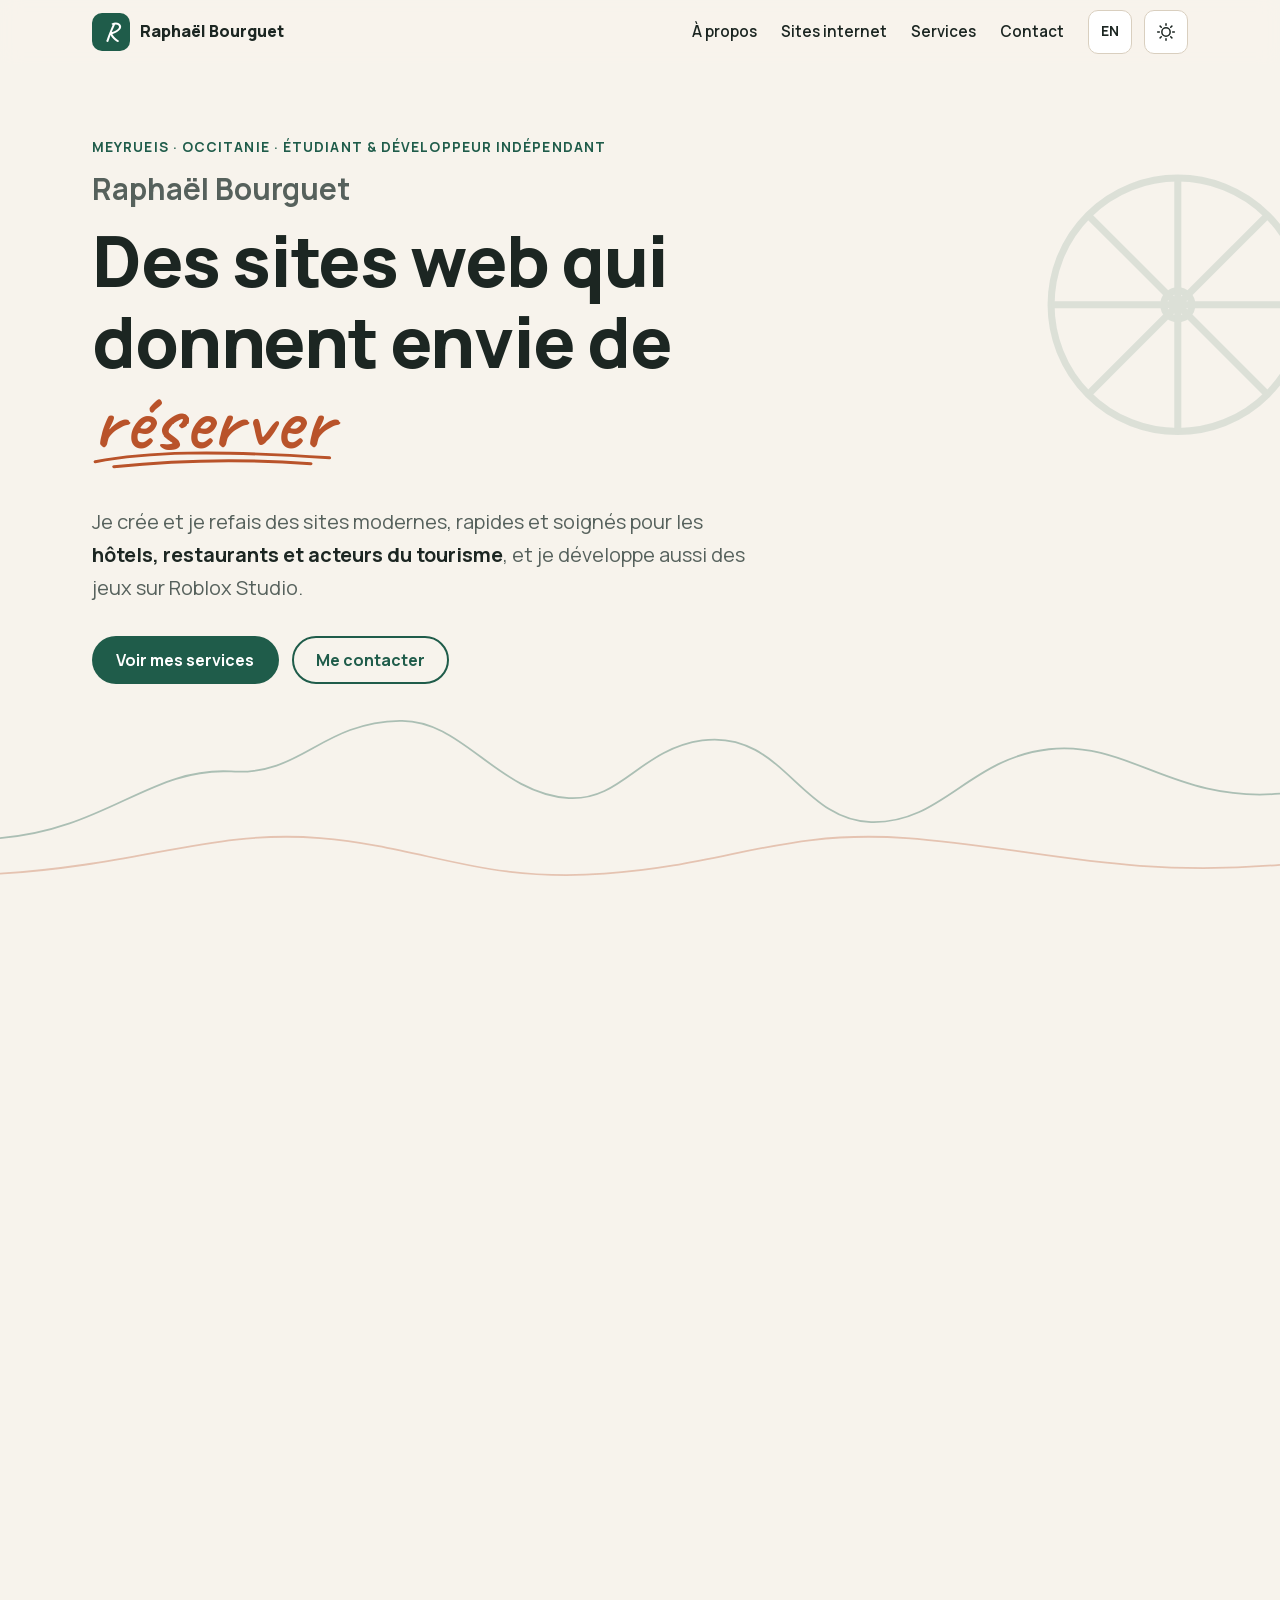
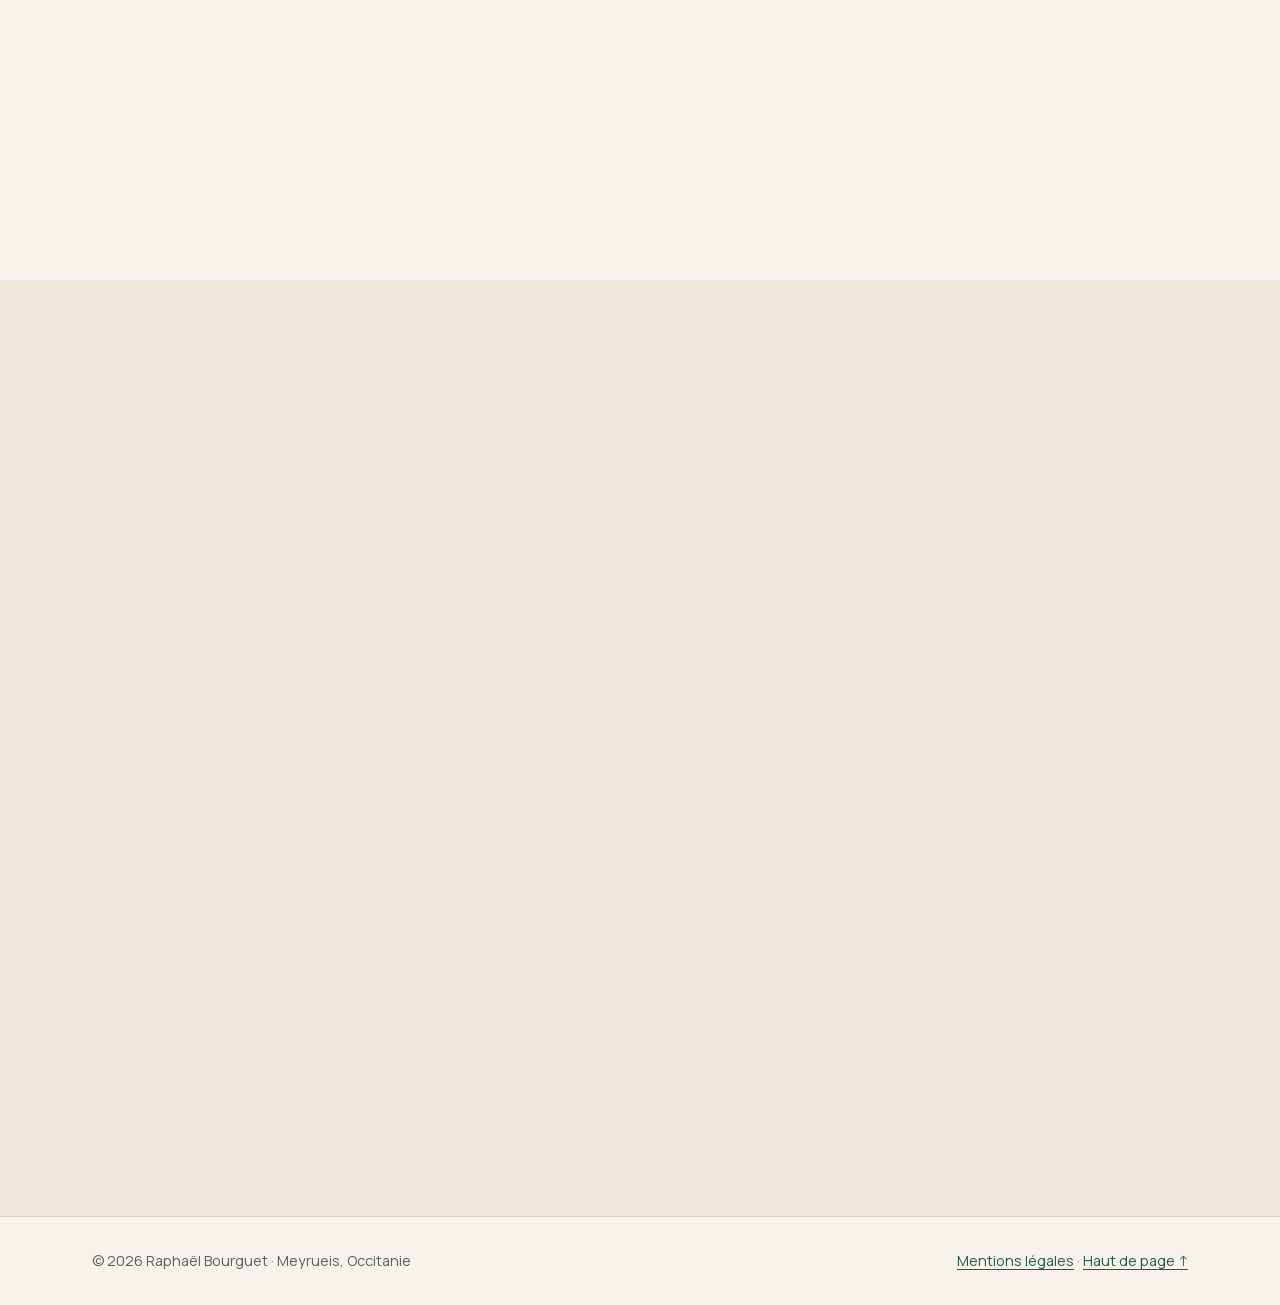
==== commit 67a76bfd: "Remplace la section Jeux Roblox par Sites internet Co-Authored-By: Claude <noreply@anthropic.com>" ====
--- a/index.html
+++ b/index.html
@@ -69,7 +69,7 @@
       <nav class="nav" id="menu" aria-label="Navigation principale">
         <ul class="nav__list">
           <li><a href="#a-propos">À propos</a></li>
-          <li><a href="#roblox">Jeux Roblox</a></li>
+          <li><a href="#sites">Sites internet</a></li>
           <li><a href="#services">Services</a></li>
           <li><a href="#contact">Contact</a></li>
         </ul>
@@ -143,47 +143,47 @@
       </div>
     </section>
 
-    <!-- ============ JEUX ROBLOX ============ -->
-    <section class="section section--alt" id="roblox" aria-labelledby="roblox-title">
+    <!-- ============ SITES INTERNET ============ -->
+    <section class="section section--alt" id="sites" aria-labelledby="sites-title">
       <div class="container">
         <header class="section-head">
-          <h2 class="section-title reveal" id="roblox-title"><span class="hand">Jeux Roblox</span></h2>
-          <p class="section-intro reveal">Je crée des expériences sur Roblox Studio et je scripte le gameplay en Luau : mécaniques de jeu, interfaces, systèmes de progression.</p>
+          <h2 class="section-title reveal" id="sites-title"><span class="hand">Sites internet</span></h2>
+          <p class="section-intro reveal">Des sites modernes, rapides et adaptés au mobile, pensés pour donner envie de réserver.</p>
         </header>
 
-        <div class="grid grid--games">
-          <!-- À REMPLACER : pour chaque jeu → image (vignette du jeu), nom, description, lien roblox.com/games/… -->
-          <article class="card card--game reveal">
-            <figure class="card__media card__media--game" aria-hidden="true">
-              <svg viewBox="0 0 160 100"><rect x="46" y="18" width="68" height="64" rx="6" transform="rotate(-12 80 50)"/><rect x="66" y="38" width="28" height="24" rx="3" transform="rotate(-12 80 50)"/></svg>
+        <div class="grid grid--sites">
+          <!-- À REMPLACER : pour chaque site → capture (1200×750, avec alt), nom, description, lien « Voir le site » -->
+          <article class="card card--site reveal">
+            <figure class="card__media card__media--site" aria-hidden="true">
+              <svg viewBox="0 0 160 100"><rect x="30" y="16" width="100" height="68" rx="6"/><path d="M30 30h100"/><circle cx="39" cy="23" r="2"/><circle cx="46" cy="23" r="2"/><circle cx="53" cy="23" r="2"/><path d="M42 44h44M42 54h30M42 66h20"/><rect x="96" y="42" width="24" height="30" rx="3"/></svg>
             </figure>
             <div class="card__body">
               <p class="todo">À compléter</p>
-              <h3 class="card__title">Nom du jeu n°1</h3>
-              <p>Genre, principe du jeu, ce que vous avez scripté (ex. : système de combat, boutique, sauvegarde).</p>
-              <div class="card__links"><span class="btn btn--small btn--disabled" aria-disabled="true">Lien Roblox à ajouter</span></div>
+              <h3 class="card__title">Nom du site n°1</h3>
+              <p>Type de site (hôtel, restaurant, tourisme…) et ce que vous avez réalisé (ex. : création, refonte, design, SEO).</p>
+              <div class="card__links"><span class="btn btn--small btn--disabled" aria-disabled="true">Lien du site à ajouter</span></div>
             </div>
           </article>
-          <article class="card card--game reveal">
-            <figure class="card__media card__media--game" aria-hidden="true">
-              <svg viewBox="0 0 160 100"><rect x="46" y="18" width="68" height="64" rx="6" transform="rotate(8 80 50)"/><rect x="66" y="38" width="28" height="24" rx="3" transform="rotate(8 80 50)"/></svg>
+          <article class="card card--site reveal">
+            <figure class="card__media card__media--site" aria-hidden="true">
+              <svg viewBox="0 0 160 100"><rect x="30" y="16" width="100" height="68" rx="6"/><path d="M30 30h100"/><circle cx="39" cy="23" r="2"/><circle cx="46" cy="23" r="2"/><circle cx="53" cy="23" r="2"/><path d="M42 44h44M42 54h30M42 66h20"/><rect x="96" y="42" width="24" height="30" rx="3"/></svg>
             </figure>
             <div class="card__body">
               <p class="todo">À compléter</p>
-              <h3 class="card__title">Nom du jeu n°2</h3>
-              <p>Genre, principe du jeu, ce que vous avez scripté.</p>
-              <div class="card__links"><span class="btn btn--small btn--disabled" aria-disabled="true">Lien Roblox à ajouter</span></div>
+              <h3 class="card__title">Nom du site n°2</h3>
+              <p>Type de site (hôtel, restaurant, tourisme…) et ce que vous avez réalisé.</p>
+              <div class="card__links"><span class="btn btn--small btn--disabled" aria-disabled="true">Lien du site à ajouter</span></div>
             </div>
           </article>
-          <article class="card card--game reveal">
-            <figure class="card__media card__media--game" aria-hidden="true">
-              <svg viewBox="0 0 160 100"><rect x="46" y="18" width="68" height="64" rx="6" transform="rotate(-4 80 50)"/><rect x="66" y="38" width="28" height="24" rx="3" transform="rotate(-4 80 50)"/></svg>
+          <article class="card card--site reveal">
+            <figure class="card__media card__media--site" aria-hidden="true">
+              <svg viewBox="0 0 160 100"><rect x="30" y="16" width="100" height="68" rx="6"/><path d="M30 30h100"/><circle cx="39" cy="23" r="2"/><circle cx="46" cy="23" r="2"/><circle cx="53" cy="23" r="2"/><path d="M42 44h44M42 54h30M42 66h20"/><rect x="96" y="42" width="24" height="30" rx="3"/></svg>
             </figure>
             <div class="card__body">
               <p class="todo">À compléter</p>
-              <h3 class="card__title">Nom du jeu n°3</h3>
-              <p>Genre, principe du jeu, ce que vous avez scripté.</p>
-              <div class="card__links"><span class="btn btn--small btn--disabled" aria-disabled="true">Lien Roblox à ajouter</span></div>
+              <h3 class="card__title">Nom du site n°3</h3>
+              <p>Type de site (hôtel, restaurant, tourisme…) et ce que vous avez réalisé.</p>
+              <div class="card__links"><span class="btn btn--small btn--disabled" aria-disabled="true">Lien du site à ajouter</span></div>
             </div>
           </article>
         </div>
--- a/css/style.css
+++ b/css/style.css
@@ -189,8 +189,8 @@
 
 /* Grilles */
 .grid { display: grid; gap: 1.5rem; }
-@media (min-width: 640px) { .grid--projects, .grid--games, .grid--services { grid-template-columns: repeat(2, 1fr); } }
-@media (min-width: 1000px) { .grid--projects, .grid--games { grid-template-columns: repeat(3, 1fr); } .grid--services { grid-template-columns: repeat(4, 1fr); } }
+@media (min-width: 640px) { .grid--projects, .grid--sites, .grid--services { grid-template-columns: repeat(2, 1fr); } }
+@media (min-width: 1000px) { .grid--projects, .grid--sites { grid-template-columns: repeat(3, 1fr); } .grid--services { grid-template-columns: repeat(4, 1fr); } }
 
 /* Cartes */
 .card { display: flex; flex-direction: column; background: var(--surface); border: 1px solid var(--line); border-radius: var(--radius); overflow: hidden; box-shadow: var(--shadow); transition: transform .3s ease, box-shadow .3s ease; }
@@ -210,9 +210,9 @@
 .tags li { font-size: .8rem; font-weight: 600; padding: .2em .6em; border-radius: 6px; background: var(--bg-alt); color: var(--text); }
 .card--empty { border-style: dashed; box-shadow: none; background: transparent; justify-content: center; min-height: 220px; }
 .card--empty:hover { transform: none; }
-.card__media--game { display: grid; place-items: center; background: linear-gradient(135deg, var(--primary), color-mix(in srgb, var(--primary) 50%, var(--accent))); }
-.card__media--game svg { width: 55%; height: auto; }
-.card__media--game rect { fill: none; stroke: #fff; stroke-width: 3; opacity: .85; }
+.card__media--site { display: grid; place-items: center; background: linear-gradient(135deg, var(--primary), color-mix(in srgb, var(--primary) 50%, var(--accent))); }
+.card__media--site svg { width: 55%; height: auto; }
+.card__media--site :is(rect, path, circle) { fill: none; stroke: #fff; stroke-width: 3; stroke-linecap: round; opacity: .85; }
 
 /* Services */
 .service { background: var(--surface); border: 1px solid var(--line); border-radius: var(--radius); padding: 1.5rem; }
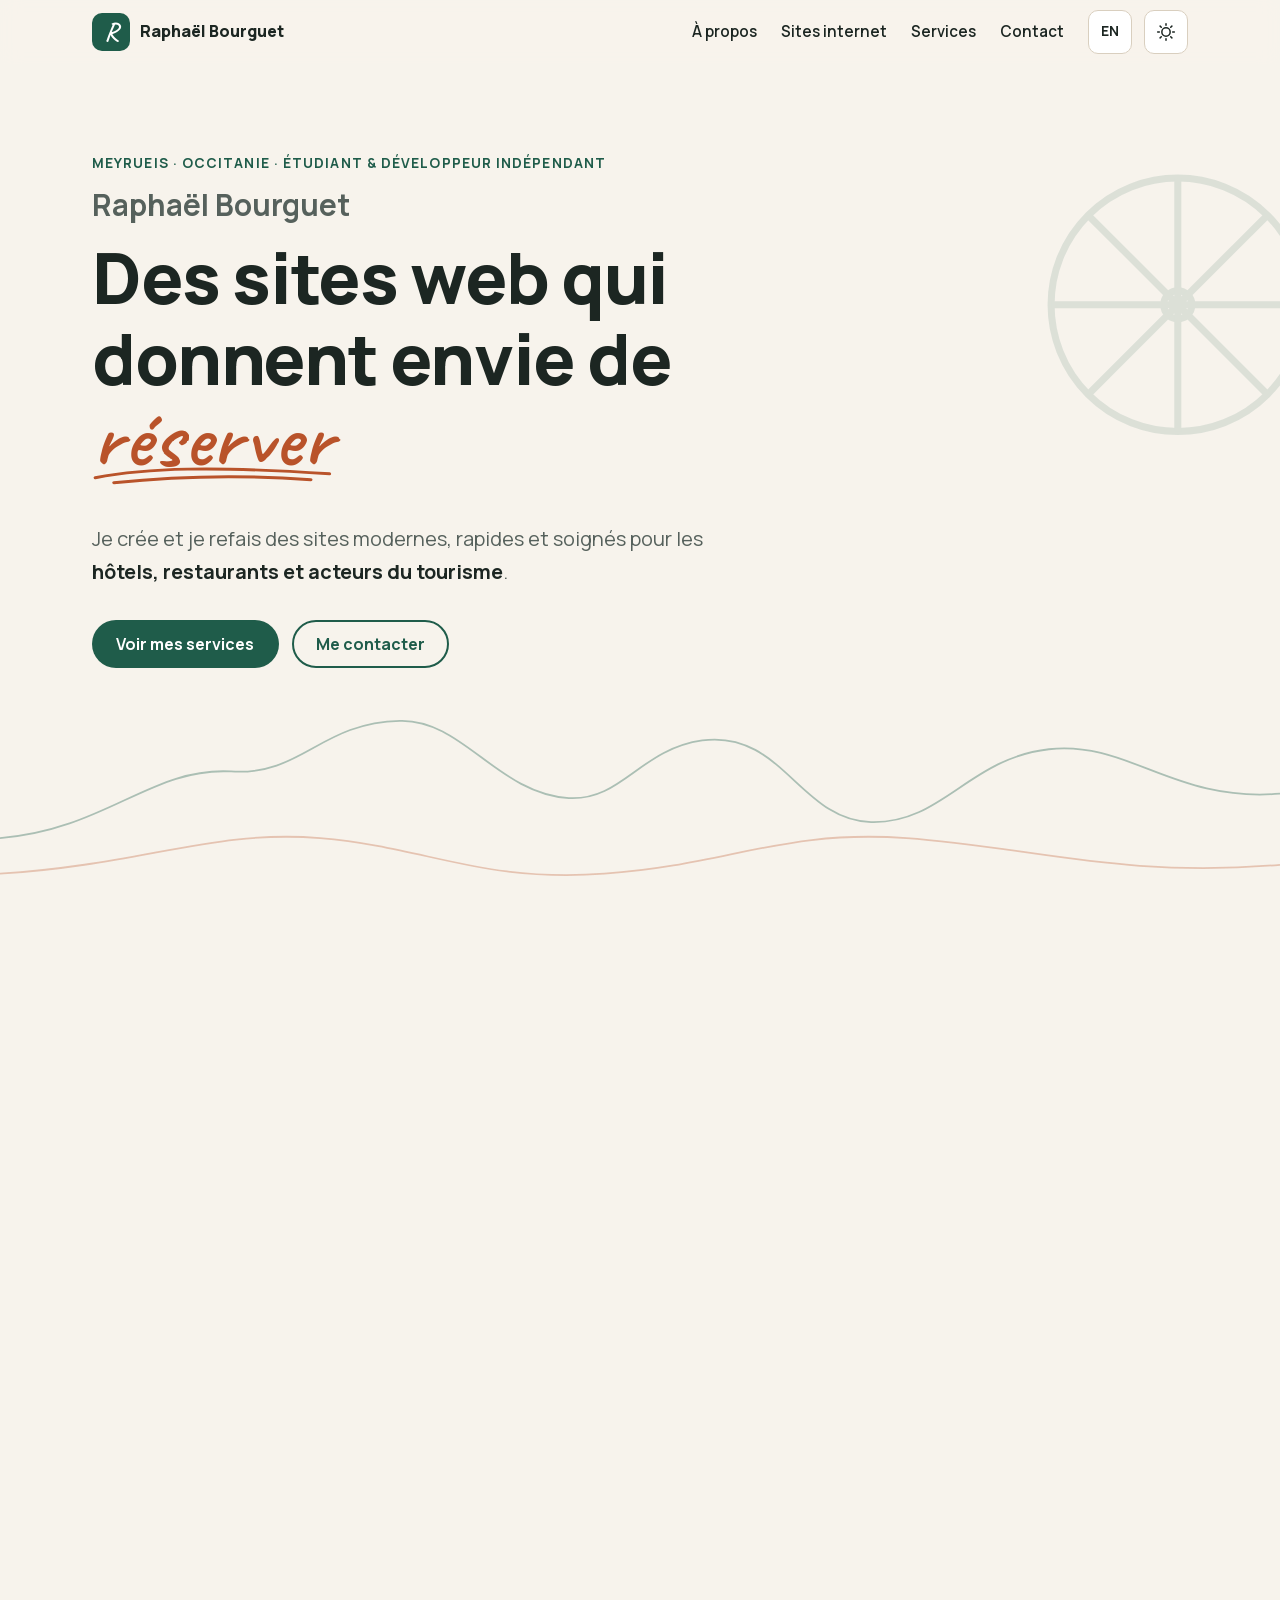
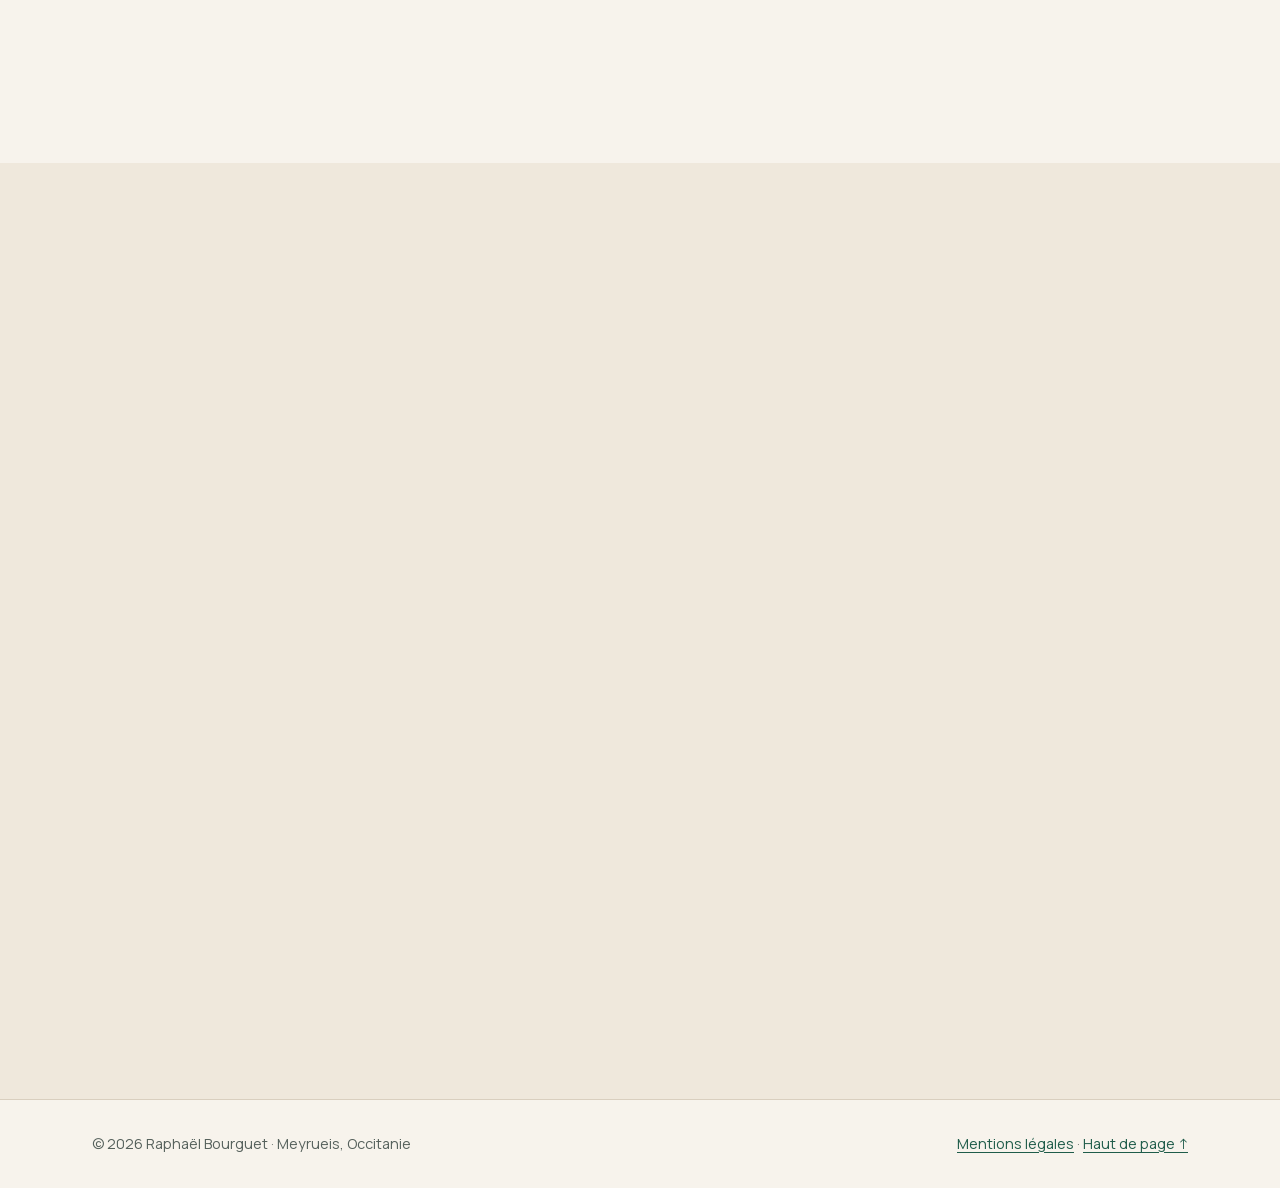
==== commit 48339779: "Portfolio plus professionnel : retire Roblox, Discord, réseaux et loisirs Co-Authored-By: Claude <no" ====
--- a/index.html
+++ b/index.html
@@ -7,8 +7,8 @@
   <meta http-equiv="Content-Security-Policy" content="default-src 'self'; script-src 'self'; style-src 'self'; img-src 'self' data:; font-src 'self'; connect-src 'self' https://formspree.io; form-action 'self' https://formspree.io; base-uri 'self'; object-src 'none'; upgrade-insecure-requests">
   <meta name="referrer" content="strict-origin-when-cross-origin">
 
-  <title>Raphaël Bourguet — Développeur web & jeux | Sites pour hôtels et restaurants</title>
-  <meta name="description" content="Raphaël Bourguet, étudiant et développeur web & jeux indépendant à Meyrueis (Lozère, Occitanie). Création et refonte de sites modernes pour hôtels, restaurants et tourisme, jeux Roblox, contenus IA.">
+  <title>Raphaël Bourguet — Développeur web | Sites pour hôtels et restaurants</title>
+  <meta name="description" content="Raphaël Bourguet, étudiant et développeur web indépendant à Meyrueis (Lozère, Occitanie). Création et refonte de sites modernes, rapides et sécurisés pour hôtels, restaurants et tourisme.">
   <meta name="author" content="Raphaël Bourguet">
   <meta name="theme-color" content="#1f5c4a">
   <!-- À REMPLACER : votre vrai nom de domaine (ici et dans sitemap.xml / robots.txt) -->
@@ -21,13 +21,13 @@
   <meta property="og:type" content="website">
   <meta property="og:locale" content="fr_FR">
   <meta property="og:site_name" content="Raphaël Bourguet">
-  <meta property="og:title" content="Raphaël Bourguet — Développeur web & jeux">
-  <meta property="og:description" content="Sites modernes pour hôtels, restaurants et tourisme, jeux Roblox et contenus IA. Basé à Meyrueis, Occitanie.">
+  <meta property="og:title" content="Raphaël Bourguet — Développeur web">
+  <meta property="og:description" content="Création et refonte de sites modernes pour hôtels, restaurants et tourisme. Basé à Meyrueis, Occitanie.">
   <meta property="og:url" content="https://votre-domaine.fr/">
   <meta property="og:image" content="https://votre-domaine.fr/assets/img/og-image.jpg">
   <meta property="og:image:width" content="1200">
   <meta property="og:image:height" content="630">
-  <meta property="og:image:alt" content="Raphaël Bourguet, développeur web et jeux — portfolio">
+  <meta property="og:image:alt" content="Raphaël Bourguet, développeur web — portfolio">
   <meta name="twitter:card" content="summary_large_image">
 
   <link rel="icon" href="favicon.svg" type="image/svg+xml">
@@ -43,10 +43,10 @@
     "@context": "https://schema.org",
     "@type": "Person",
     "name": "Raphaël Bourguet",
-    "jobTitle": "Développeur web et jeux indépendant",
+    "jobTitle": "Développeur web indépendant",
     "url": "https://votre-domaine.fr/",
     "address": { "@type": "PostalAddress", "addressLocality": "Meyrueis", "addressRegion": "Occitanie", "addressCountry": "FR" },
-    "knowsAbout": ["Création de sites web", "Refonte de sites", "UI moderne", "Roblox Studio", "Luau", "Images et vidéos IA", "SEO", "Sécurité web"],
+    "knowsAbout": ["Création de sites web", "Refonte de sites", "UI moderne", "SEO", "Sécurité web"],
     "sameAs": ["https://github.com/rapheafezf"]
   }
   </script>
@@ -101,7 +101,7 @@
             <svg class="scribble" viewBox="0 0 220 24" preserveAspectRatio="none" aria-hidden="true" focusable="false"><path class="draw" d="M3 16 C50 6 110 4 217 12 M20 21 C80 14 140 13 200 18"/></svg>
           </span>
         </h1>
-        <p class="hero__lead reveal">Je crée et je refais des sites modernes, rapides et soignés pour les <strong>hôtels, restaurants et acteurs du tourisme</strong>, et je développe aussi des jeux sur Roblox Studio.</p>
+        <p class="hero__lead reveal">Je crée et je refais des sites modernes, rapides et soignés pour les <strong>hôtels, restaurants et acteurs du tourisme</strong>.</p>
         <div class="hero__cta reveal">
           <a class="btn btn--primary" href="#services">Voir mes services</a>
           <a class="btn btn--ghost" href="#contact">Me contacter</a>
@@ -127,18 +127,9 @@
         </div>
         <div class="about__text">
           <h2 class="section-title reveal" id="about-title"><span class="hand">À propos</span></h2>
-          <p class="reveal">Je m'appelle Raphaël. Je suis étudiant et développeur web & jeux indépendant, basé à <strong>Meyrueis</strong>, entre Causses et Gorges du Tarn. Vivre dans une région touristique m'a donné une spécialité : les sites pour les <strong>hôtels, restaurants et acteurs du tourisme</strong>, pensés pour donner envie de venir et pour faciliter la prise de contact ou la réservation.</p>
+          <p class="reveal">Je m'appelle Raphaël. Je suis étudiant et développeur web indépendant, basé à <strong>Meyrueis</strong>, entre Causses et Gorges du Tarn. Vivre dans une région touristique m'a donné une spécialité : les sites pour les <strong>hôtels, restaurants et acteurs du tourisme</strong>, pensés pour donner envie de venir et pour faciliter la prise de contact ou la réservation.</p>
           <p class="reveal">J'aime les interfaces modernes et rapides, le détail des animations, et je m'occupe aussi des bases du référencement (SEO) et de la sécurité.</p>
           <p class="reveal todo-block"><span class="todo">À compléter</span> Votre parcours : école / formation actuelle, depuis quand vous codez, ce qui vous a lancé…</p>
-
-          <h3 class="subhead reveal">En dehors du code</h3>
-          <ul class="passions reveal" aria-label="Passions">
-            <li><svg viewBox="0 0 24 24" aria-hidden="true"><circle cx="6" cy="16" r="4"/><circle cx="18" cy="16" r="4"/><path d="M6 16l4-8h5l3 8M10 8 8 5h3m4 3-1-3h2"/></svg>Cyclisme & jeux de gestion cycliste</li>
-            <li><svg viewBox="0 0 24 24" aria-hidden="true"><circle cx="12" cy="12" r="9"/><path d="m12 7 4 3-1.5 4.5h-5L8 10z"/></svg>Football</li>
-            <li><svg viewBox="0 0 24 24" aria-hidden="true"><rect x="2" y="7" width="20" height="11" rx="4"/><path d="M7 11v3M5.5 12.5h3M16 12h.01M18 14h.01"/></svg>Jeux vidéo</li>
-            <li><svg viewBox="0 0 24 24" aria-hidden="true"><rect x="3" y="5" width="18" height="12" rx="2"/><path d="m10 9 5 2-5 2zM8 21h8"/></svg>Streaming</li>
-            <li><svg viewBox="0 0 24 24" aria-hidden="true"><path d="M8 17c-3 0-5-1-5-1l1.5-8S7 6 9 6l.5 1h5l.5-1c2 0 4.5 2 4.5 2L21 16s-2 1-5 1l-1-2H9z"/><circle cx="9.5" cy="12" r="1"/><circle cx="14.5" cy="12" r="1"/></svg>Communautés Discord</li>
-          </ul>
         </div>
       </div>
     </section>
@@ -195,7 +186,7 @@
       <div class="container">
         <header class="section-head">
           <h2 class="section-title reveal" id="services-title"><span class="hand">Compétences & services</span></h2>
-          <p class="section-intro reveal">Ce que je peux faire pour vous, du site vitrine à la présence sur les réseaux.</p>
+          <p class="section-intro reveal">Ce que je peux faire pour vous, du site vitrine au référencement.</p>
         </header>
 
         <ul class="grid grid--services">
@@ -211,32 +202,17 @@
           </li>
           <li class="service reveal">
             <svg class="service__icon" viewBox="0 0 48 48" aria-hidden="true"><path class="draw" d="M8 40V20M8 12V8M24 40V30M24 22V8M40 40V24M40 16V8M4 16h8M20 26h8M36 20h8"/></svg>
-            <h3>UI moderne</h3>
+            <h3>Design d’interface</h3>
             <p>Interfaces claires et soignées, animations légères, thème clair / sombre et attention à l'accessibilité.</p>
           </li>
           <li class="service reveal">
-            <svg class="service__icon" viewBox="0 0 48 48" aria-hidden="true"><rect class="draw" x="10" y="10" width="28" height="28" rx="3" transform="rotate(-10 24 24)"/><path class="draw" d="m19 21-4 3 4 3m10-6 4 3-4 3"/></svg>
-            <h3>Roblox Studio & scripting</h3>
-            <p>Création d'expériences Roblox et scripts de gameplay en Luau.</p>
-          </li>
-          <li class="service reveal">
-            <svg class="service__icon" viewBox="0 0 48 48" aria-hidden="true"><rect class="draw" x="6" y="10" width="36" height="28" rx="4"/><path class="draw" d="m6 32 10-10 8 8 6-6 12 12M33 18h.01"/></svg>
-            <h3>Images & vidéos IA</h3>
-            <p>Génération de visuels et de vidéos par IA, rédaction de prompts efficaces.</p>
-          </li>
-          <li class="service reveal">
-            <svg class="service__icon" viewBox="0 0 48 48" aria-hidden="true"><rect class="draw" x="14" y="4" width="20" height="40" rx="4"/><path class="draw" d="m21 18 8 5-8 5z"/></svg>
-            <h3>Contenus réseaux sociaux</h3>
-            <p>Création de contenus courts pour TikTok, Instagram et les communautés Discord.</p>
-          </li>
-          <li class="service reveal">
             <svg class="service__icon" viewBox="0 0 48 48" aria-hidden="true"><circle class="draw" cx="21" cy="21" r="13"/><path class="draw" d="m31 31 11 11M15 24l4-4 3 3 5-6"/></svg>
-            <h3>SEO de base</h3>
+            <h3>Référencement (SEO)</h3>
             <p>Titres, descriptions, balisage, performance et fichiers utiles aux moteurs de recherche.</p>
           </li>
           <li class="service reveal">
             <svg class="service__icon" viewBox="0 0 48 48" aria-hidden="true"><path class="draw" d="M24 4 8 10v12c0 10 7 18 16 22 9-4 16-12 16-22V10z"/><path class="draw" d="m17 24 5 5 9-10"/></svg>
-            <h3>Sécurité web de base</h3>
+            <h3>Sécurité web</h3>
             <p>HTTPS, en-têtes de sécurité, formulaires protégés contre le spam et bonnes pratiques.</p>
           </li>
         </ul>
@@ -248,7 +224,7 @@
       <div class="container contact">
         <div class="contact__intro">
           <h2 class="section-title reveal" id="contact-title"><span class="hand">Contact</span></h2>
-          <p class="reveal">Un projet de site pour votre hôtel, votre restaurant ou votre activité touristique ? Une question sur un jeu ? Écrivez-moi, je vous réponds rapidement.</p>
+          <p class="reveal">Un projet de site pour votre hôtel, votre restaurant ou votre activité touristique ? Écrivez-moi, je vous réponds rapidement.</p>
 
           <ul class="contact__list reveal">
             <li>
@@ -262,12 +238,7 @@
             </li>
           </ul>
 
-          <ul class="socials reveal" aria-label="Réseaux sociaux">
-            <!-- À REMPLACER : remplacez chaque href="#" par votre vrai lien et retirez la classe is-todo -->
-            <li><a class="social is-todo" href="#" aria-label="TikTok (lien à ajouter)"><svg viewBox="0 0 24 24" aria-hidden="true"><path d="M14 3v11.5a3.5 3.5 0 1 1-3.5-3.5M14 3c.5 2.5 2.5 4.5 5 5"/></svg>TikTok</a></li>
-            <li><a class="social is-todo" href="#" aria-label="Discord (lien à ajouter)"><svg viewBox="0 0 24 24" aria-hidden="true"><path d="M8 17c-3 0-5-1-5-1l1.5-8S7 6 9 6l.5 1h5l.5-1c2 0 4.5 2 4.5 2L21 16s-2 1-5 1l-1-2H9z"/><circle cx="9.5" cy="12" r="1"/><circle cx="14.5" cy="12" r="1"/></svg>Discord</a></li>
-            <li><a class="social is-todo" href="#" aria-label="Chaîne de streaming (lien à ajouter)"><svg viewBox="0 0 24 24" aria-hidden="true"><rect x="3" y="5" width="18" height="12" rx="2"/><path d="m10 9 5 2-5 2zM8 21h8"/></svg>Stream</a></li>
-            <li><a class="social is-todo" href="#" aria-label="Roblox (lien à ajouter)"><svg viewBox="0 0 24 24" aria-hidden="true"><rect x="5" y="5" width="14" height="14" rx="2" transform="rotate(-12 12 12)"/><rect x="10" y="10" width="4" height="4" transform="rotate(-12 12 12)"/></svg>Roblox</a></li>
+          <ul class="socials reveal" aria-label="Liens">
             <li><a class="social" href="https://github.com/rapheafezf" target="_blank" rel="noopener noreferrer"><svg viewBox="0 0 24 24" aria-hidden="true"><path d="M9 19c-4 1.5-4-2-6-2.5M15 21v-3.5c0-1 .1-1.4-.5-2 2.8-.3 5.5-1.4 5.5-6a4.6 4.6 0 0 0-1.3-3.2 4.2 4.2 0 0 0-.1-3.2s-1.1-.3-3.5 1.3a12 12 0 0 0-6.2 0C6.5 2.8 5.4 3.1 5.4 3.1a4.2 4.2 0 0 0-.1 3.2A4.6 4.6 0 0 0 4 9.5c0 4.6 2.7 5.7 5.5 6-.6.6-.6 1.2-.5 2V21"/></svg>GitHub<span class="sr-only"> (nouvel onglet)</span></a></li>
           </ul>
         </div>
@@ -297,8 +268,7 @@
             <select id="f-sujet" name="sujet">
               <option>Création de site</option>
               <option>Refonte de site</option>
-              <option>Jeu Roblox</option>
-              <option>Contenus IA / réseaux sociaux</option>
+              <option>Référencement (SEO)</option>
               <option>Autre</option>
             </select>
           </div>
--- a/css/style.css
+++ b/css/style.css
@@ -190,7 +190,7 @@
 /* Grilles */
 .grid { display: grid; gap: 1.5rem; }
 @media (min-width: 640px) { .grid--projects, .grid--sites, .grid--services { grid-template-columns: repeat(2, 1fr); } }
-@media (min-width: 1000px) { .grid--projects, .grid--sites { grid-template-columns: repeat(3, 1fr); } .grid--services { grid-template-columns: repeat(4, 1fr); } }
+@media (min-width: 1000px) { .grid--projects, .grid--sites { grid-template-columns: repeat(3, 1fr); } .grid--services { grid-template-columns: repeat(3, 1fr); } }
 
 /* Cartes */
 .card { display: flex; flex-direction: column; background: var(--surface); border: 1px solid var(--line); border-radius: var(--radius); overflow: hidden; box-shadow: var(--shadow); transition: transform .3s ease, box-shadow .3s ease; }
@@ -288,3 +288,5 @@
 }
 
 p.todo { width: fit-content; }
+@media (min-width: 640px) { .grid--services { display: flex; flex-wrap: wrap; justify-content: center; } .grid--services > li { flex: 0 1 calc((100% - 1.5rem) / 2); } }
+@media (min-width: 1000px) { .grid--services > li { flex-basis: calc((100% - 3rem) / 3); } }
